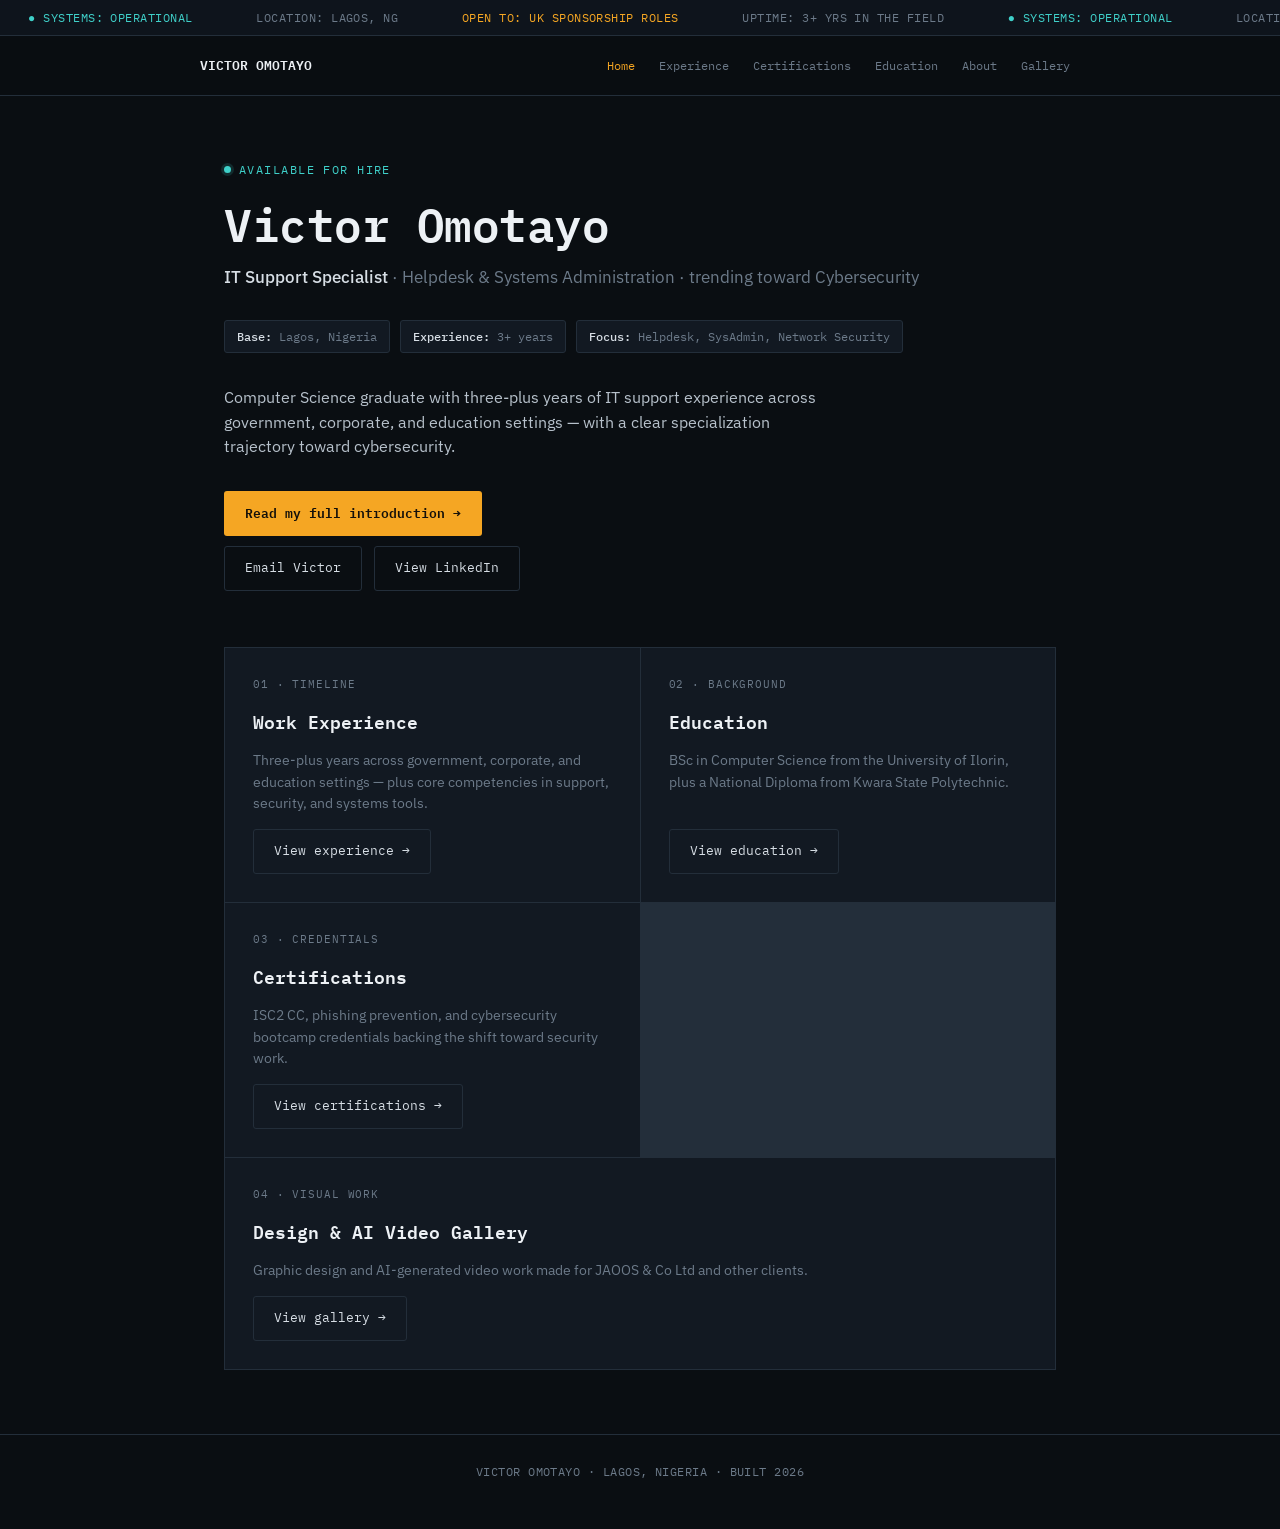
==== index.html @ 571c9190 "Add files via upload" ====
<!DOCTYPE html>
<html lang="en">
<head>
<meta charset="UTF-8">
<meta name="viewport" content="width=device-width, initial-scale=1.0">
<title>Victor Omotayo — IT Support &amp; Systems Specialist</title>
<meta name="description" content="IT support and cybersecurity specialist based in Lagos, Nigeria, available for remote roles globally. 3+ years across government, corporate, and education settings.">
<link rel="icon" href="data:image/svg+xml,%3Csvg xmlns='http://www.w3.org/2000/svg' viewBox='0 0 64 64'%3E%3Crect width='64' height='64' rx='12' fill='%230A0E12'/%3E%3Ctext x='32' y='43' font-family='monospace' font-size='30' font-weight='700' fill='%23F5A623' text-anchor='middle'%3EV%3C/text%3E%3C/svg%3E">
<meta property="og:title" content="Victor Omotayo — IT Support & Cybersecurity Specialist">
<meta property="og:description" content="IT support and cybersecurity specialist based in Lagos, Nigeria, available for remote roles globally. 3+ years across government, corporate, and education settings.">
<meta property="og:type" content="website">
<meta name="twitter:card" content="summary">
<meta name="twitter:title" content="Victor Omotayo — IT Support & Cybersecurity Specialist">
<meta name="twitter:description" content="IT support and cybersecurity specialist based in Lagos, Nigeria, available for remote roles globally. 3+ years across government, corporate, and education settings.">
<link rel="preconnect" href="https://fonts.googleapis.com">
<link rel="preconnect" href="https://fonts.gstatic.com" crossorigin>
<link href="https://fonts.googleapis.com/css2?family=IBM+Plex+Mono:wght@400;500;600;700&family=IBM+Plex+Sans:wght@400;500;600;700&display=swap" rel="stylesheet">
<link rel="stylesheet" href="style.css">
</head>
<body>

<div class="ticker" aria-hidden="true">
  <div class="ticker-track">
    <span class="ok">● SYSTEMS: OPERATIONAL</span>
    <span>LOCATION: LAGOS, NG</span>
    <span class="warn">OPEN TO: UK SPONSORSHIP ROLES</span>
    <span>UPTIME: 3+ YRS IN THE FIELD</span>
    <span class="ok">● SYSTEMS: OPERATIONAL</span>
    <span>LOCATION: LAGOS, NG</span>
    <span class="warn">OPEN TO: UK SPONSORSHIP ROLES</span>
    <span>UPTIME: 3+ YRS IN THE FIELD</span>
  </div>
</div>

<nav class="nav">
  <div class="wrap nav-inner">
    <a class="nav-name" href="index.html">VICTOR OMOTAYO</a>
    <div class="nav-links">
      <a href="index.html" class="active">Home</a>
      <a href="experience.html">Experience</a>
      <a href="certifications.html">Certifications</a>
      <a href="education.html">Education</a>
      <a href="about.html">About</a>
      <a href="gallery.html">Gallery</a>
    </div>
  </div>
</nav>

<main class="wrap">

  <section class="hero">
    <div class="eyebrow"><span class="dot"></span> AVAILABLE FOR HIRE</div>
    <h1>Victor Omotayo</h1>
    <p class="role-line"><strong>IT Support Specialist</strong> · Helpdesk &amp; Systems Administration · trending toward Cybersecurity</p>

    <div class="meta-row">
      <span class="meta-chip"><b>Base:</b> Lagos, Nigeria</span>
      <span class="meta-chip"><b>Experience:</b> 3+ years</span>
      <span class="meta-chip"><b>Focus:</b> Helpdesk, SysAdmin, Network Security</span>
    </div>

    <p class="summary">Computer Science graduate with three-plus years of IT support experience across government, corporate, and education settings — with a clear specialization trajectory toward cybersecurity.</p>

    <div class="cta-row">
      <a class="btn btn-primary" href="about.html">Read my full introduction →</a>
    </div>

    <div class="cta-row" style="margin-top:10px;">
      <a class="btn btn-ghost" href="mailto:samuelvictor200@gmail.com">Email Victor</a>
      <a class="btn btn-ghost" href="https://www.linkedin.com/in/victor-samuel-omotayo-9854b4126/" target="_blank" rel="noopener">View LinkedIn</a>
    </div>
  </section>

  <div class="card-grid">

    <div class="nav-card">
      <span class="tag">01 · TIMELINE</span>
      <h2>Work Experience</h2>
      <p>Three-plus years across government, corporate, and education settings — plus core competencies in support, security, and systems tools.</p>
      <a class="btn btn-ghost" href="experience.html">View experience →</a>
    </div>

    <div class="nav-card">
      <span class="tag">02 · BACKGROUND</span>
      <h2>Education</h2>
      <p>BSc in Computer Science from the University of Ilorin, plus a National Diploma from Kwara State Polytechnic.</p>
      <a class="btn btn-ghost" href="education.html">View education →</a>
    </div>

    <div class="nav-card">
      <span class="tag">03 · CREDENTIALS</span>
      <h2>Certifications</h2>
      <p>ISC2 CC, phishing prevention, and cybersecurity bootcamp credentials backing the shift toward security work.</p>
      <a class="btn btn-ghost" href="certifications.html">View certifications →</a>
    </div>

    <div class="nav-card" style="grid-column: 1 / -1;">
      <span class="tag">04 · VISUAL WORK</span>
      <h2>Design &amp; AI Video Gallery</h2>
      <p>Graphic design and AI-generated video work made for JAOOS &amp; Co Ltd and other clients.</p>
      <a class="btn btn-ghost" href="gallery.html">View gallery →</a>
    </div>

  </div>

</main>

<footer>VICTOR OMOTAYO · LAGOS, NIGERIA · BUILT 2026</footer>

</body>
</html>
---- style.css ----
:root{
  --bg: #0A0E12;
  --panel: #121922;
  --panel-2: #0E141C;
  --line: #232E3A;
  --text: #D7DEE5;
  --muted: #6C7A89;
  --amber: #F5A623;
  --cyan: #3FD0C9;
  --mono: 'IBM Plex Mono', ui-monospace, monospace;
  --sans: 'IBM Plex Sans', system-ui, sans-serif;
}

*{ box-sizing: border-box; margin:0; padding:0; }
html{ scroll-behavior: smooth; }
body{
  background: var(--bg);
  color: var(--text);
  font-family: var(--sans);
  line-height: 1.6;
  -webkit-font-smoothing: antialiased;
}
::selection{ background: var(--amber); color: #0A0E12; }
a{ color: inherit; }

.wrap{ max-width: 880px; margin: 0 auto; padding: 0 24px; }

/* ---------- Status ticker ---------- */
.ticker{
  background: var(--panel-2);
  border-bottom: 1px solid var(--line);
  overflow: hidden;
  white-space: nowrap;
  font-family: var(--mono);
  font-size: 12px;
  letter-spacing: 0.04em;
  color: var(--muted);
  position: sticky;
  top: 0;
  z-index: 50;
}
.ticker-track{ display: inline-block; padding: 8px 0; animation: scroll 28s linear infinite; }
.ticker-track span{ padding: 0 28px; }
.ticker .ok{ color: var(--cyan); }
.ticker .warn{ color: var(--amber); }
@keyframes scroll{ 0%{ transform: translateX(0); } 100%{ transform: translateX(-50%); } }
@media (prefers-reduced-motion: reduce){ .ticker-track{ animation: none; } }

/* ---------- Nav ---------- */
.nav{
  border-bottom: 1px solid var(--line);
  position: sticky;
  top: 33px;
  background: rgba(10,14,18,0.92);
  backdrop-filter: blur(6px);
  z-index: 49;
}
.nav-inner{
  display:flex;
  align-items:center;
  justify-content: space-between;
  padding: 14px 0;
  gap: 16px;
  flex-wrap: wrap;
}
.nav-name{
  font-family: var(--mono);
  font-size: 13px;
  font-weight: 600;
  color: #EDF1F5;
  text-decoration:none;
}
.nav-links{
  display:flex;
  gap: 4px;
  flex-wrap: wrap;
}
.nav-links a{
  font-family: var(--mono);
  font-size: 12px;
  color: var(--muted);
  text-decoration: none;
  padding: 6px 10px;
  border-radius: 3px;
}
.nav-links a:hover{ color: var(--text); }
.nav-links a.active{ color: var(--amber); }

/* ---------- Page header (subpages) ---------- */
.page-head{ padding: 56px 0 40px; border-bottom: 1px solid var(--line); }
.back-link{
  font-family: var(--mono);
  font-size: 12px;
  color: var(--muted);
  text-decoration: none;
  display: inline-flex;
  align-items: center;
  gap: 6px;
  margin-bottom: 20px;
}
.back-link:hover{ color: var(--cyan); }
.page-eyebrow{
  font-family: var(--mono);
  font-size: 12px;
  color: var(--cyan);
  letter-spacing: 0.12em;
  text-transform: uppercase;
  margin-bottom: 14px;
}
.page-title{
  font-family: var(--mono);
  font-weight: 600;
  font-size: clamp(26px, 4.5vw, 38px);
  color: #EDF1F5;
  letter-spacing: -0.01em;
}
.page-sub{
  margin-top: 14px;
  max-width: 620px;
  color: #B7C1CB;
  font-size: 15px;
}

/* ---------- Hero (landing) ---------- */
.hero{ padding: 64px 0 8px; }
.eyebrow{
  font-family: var(--mono);
  font-size: 12px;
  color: var(--cyan);
  letter-spacing: 0.12em;
  text-transform: uppercase;
  margin-bottom: 18px;
  display: flex;
  align-items: center;
  gap: 8px;
}
.dot{ width: 7px; height: 7px; border-radius: 50%; background: var(--cyan); box-shadow: 0 0 0 3px rgba(63,208,201,0.15); }
h1{
  font-family: var(--mono);
  font-weight: 600;
  font-size: clamp(30px, 5vw, 46px);
  line-height: 1.15;
  letter-spacing: -0.01em;
  color: #EDF1F5;
}
.role-line{ margin-top: 14px; font-size: 17px; color: var(--muted); }
.role-line strong{ color: var(--text); font-weight: 500; }
.meta-row{ margin-top: 28px; display: flex; flex-wrap: wrap; gap: 10px; }
.meta-chip{
  font-family: var(--mono);
  font-size: 12px;
  color: var(--muted);
  border: 1px solid var(--line);
  background: var(--panel);
  padding: 6px 12px;
  border-radius: 3px;
}
.meta-chip b{ color: var(--text); font-weight: 500; }

/* ---------- Nav cards (landing) ---------- */
.card-grid{
  display: grid;
  grid-template-columns: 1fr 1fr;
  gap: 1px;
  background: var(--line);
  border: 1px solid var(--line);
  margin: 48px 0 64px;
}
.nav-card{
  background: var(--panel);
  padding: 28px;
  display: flex;
  flex-direction: column;
  gap: 14px;
}
.nav-card .tag{
  font-family: var(--mono);
  font-size: 11px;
  color: var(--muted);
  letter-spacing: 0.08em;
}
.nav-card h2{
  font-family: var(--mono);
  font-size: 18px;
  font-weight: 600;
  color: #EDF1F5;
}
.nav-card p{ font-size: 13.5px; color: var(--muted); flex-grow: 1; }
@media (max-width: 640px){ .card-grid{ grid-template-columns: 1fr; } }

/* ---------- Buttons ---------- */
.btn{
  font-family: var(--mono);
  font-size: 13px;
  padding: 11px 20px;
  border-radius: 3px;
  text-decoration: none;
  display: inline-block;
  border: 1px solid transparent;
  align-self: flex-start;
}
.btn-primary{ background: var(--amber); color: #14100A; font-weight: 600; }
.btn-primary:hover{ background: #ffb84d; }
.btn-ghost{ border-color: var(--line); color: var(--text); }
.btn-ghost:hover{ border-color: var(--cyan); color: var(--cyan); }
.cta-row{ margin-top: 32px; display: flex; gap: 12px; flex-wrap: wrap; }
.summary{ margin-top: 32px; max-width: 620px; color: #B7C1CB; font-size: 15.5px; }

/* ---------- Content sections (subpages) ---------- */
section{ padding: 48px 0; }

.job{
  display: grid;
  grid-template-columns: 130px 1fr;
  gap: 24px;
  padding: 22px 0;
  border-top: 1px solid var(--line);
}
.job:first-child{ border-top: none; padding-top: 0; }
.job-dates{ font-family: var(--mono); font-size: 12px; color: var(--muted); padding-top: 3px; }
.job-title{ font-size: 16.5px; font-weight: 600; color: #EDF1F5; }
.job-org{ font-family: var(--mono); font-size: 12.5px; color: var(--cyan); margin-top: 3px; margin-bottom: 12px; }
.job ul{ list-style: none; display: flex; flex-direction: column; gap: 8px; }
.job li{ position: relative; padding-left: 18px; font-size: 14.5px; color: #B7C1CB; }
.job li::before{ content: "›"; position: absolute; left: 0; color: var(--amber); font-family: var(--mono); }
@media (max-width: 600px){ .job{ grid-template-columns: 1fr; gap: 6px; } }

.skill-grid{ display: grid; grid-template-columns: repeat(3, 1fr); gap: 1px; background: var(--line); border: 1px solid var(--line); margin-top: 12px; }
.skill-card{ background: var(--panel); padding: 22px; }
.skill-card h3{ font-family: var(--mono); font-size: 12px; color: var(--amber); letter-spacing: 0.06em; text-transform: uppercase; margin-bottom: 14px; }
.skill-card ul{ list-style:none; display:flex; flex-direction:column; gap:8px; }
.skill-card li{ font-size: 14px; color: var(--text); }
@media (max-width: 700px){ .skill-grid{ grid-template-columns: 1fr; } }

.cert-list{ display:flex; flex-direction:column; }
.cert{ display:flex; justify-content: space-between; align-items: baseline; gap: 16px; padding: 16px 0; border-top: 1px solid var(--line); font-size: 14.5px; }
.cert:first-child{ border-top:none; }
.cert-name{ color: var(--text); font-weight: 500; }
.cert-issuer{ color: var(--muted); font-size: 13px; margin-top: 2px; }
.cert-year{ font-family: var(--mono); font-size: 12px; color: var(--cyan); white-space: nowrap; }

.edu{ display:flex; justify-content: space-between; align-items:baseline; padding: 16px 0; border-top: 1px solid var(--line); gap: 16px; flex-wrap: wrap; }
.edu:first-child{ border-top: none; }
.edu-school{ font-weight: 500; color: var(--text); font-size: 15px; }
.edu-place{ color: var(--muted); font-size: 13px; margin-top: 2px; }
.edu-year{ font-family: var(--mono); font-size: 12px; color: var(--muted); }

.prose{ max-width: 640px; color: #C3CBD3; font-size: 15.5px; display: flex; flex-direction: column; gap: 16px; }
.placeholder-box{
  border: 1px dashed var(--line);
  border-radius: 4px;
  padding: 24px;
  color: var(--muted);
  font-family: var(--mono);
  font-size: 13px;
}

/* ---------- Gallery ---------- */
.gallery-grid{
  display: grid;
  grid-template-columns: repeat(3, 1fr);
  gap: 14px;
  margin-top: 8px;
}
.gallery-tile{
  aspect-ratio: 4/3;
  border: 1px dashed var(--line);
  border-radius: 4px;
  display: flex;
  align-items: center;
  justify-content: center;
  text-align: center;
  padding: 12px;
  color: var(--muted);
  font-family: var(--mono);
  font-size: 11.5px;
  letter-spacing: 0.03em;
}
@media (max-width: 700px){ .gallery-grid{ grid-template-columns: repeat(2, 1fr); } }
@media (max-width: 460px){ .gallery-grid{ grid-template-columns: 1fr; } }

footer{
  padding: 28px 0 48px;
  text-align: center;
  font-family: var(--mono);
  font-size: 11.5px;
  color: var(--muted);
  letter-spacing: 0.04em;
  border-top: 1px solid var(--line);
  margin-top: 40px;
}

:focus-visible{ outline: 2px solid var(--cyan); outline-offset: 3px; }
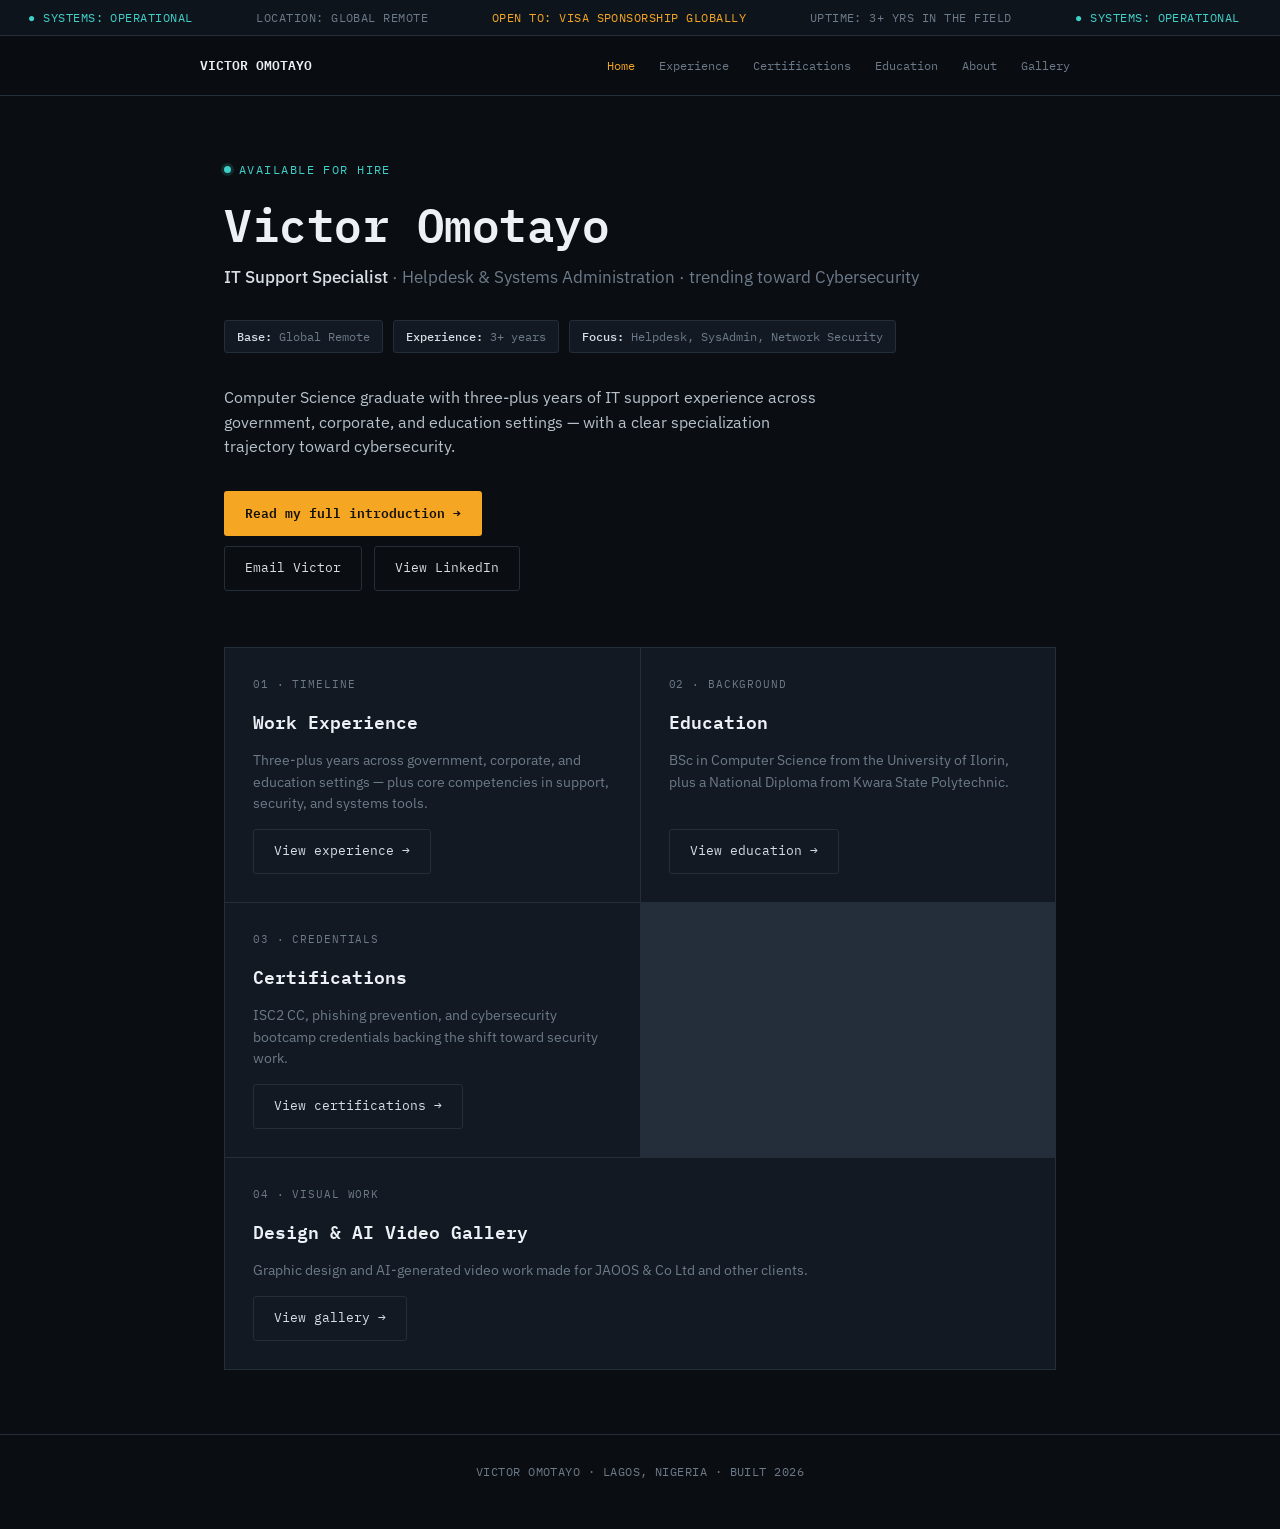
==== commit 8661ffb4: "Add files via upload" ====
--- a/index.html
+++ b/index.html
@@ -4,14 +4,14 @@
 <meta charset="UTF-8">
 <meta name="viewport" content="width=device-width, initial-scale=1.0">
 <title>Victor Omotayo — IT Support &amp; Systems Specialist</title>
-<meta name="description" content="IT support and cybersecurity specialist based in Lagos, Nigeria, available for remote roles globally. 3+ years across government, corporate, and education settings.">
+<meta name="description" content="IT support and cybersecurity specialist based remotely, open to visa sponsorship globally. 3+ years across government, corporate, and education settings.">
 <link rel="icon" href="data:image/svg+xml,%3Csvg xmlns='http://www.w3.org/2000/svg' viewBox='0 0 64 64'%3E%3Crect width='64' height='64' rx='12' fill='%230A0E12'/%3E%3Ctext x='32' y='43' font-family='monospace' font-size='30' font-weight='700' fill='%23F5A623' text-anchor='middle'%3EV%3C/text%3E%3C/svg%3E">
 <meta property="og:title" content="Victor Omotayo — IT Support & Cybersecurity Specialist">
-<meta property="og:description" content="IT support and cybersecurity specialist based in Lagos, Nigeria, available for remote roles globally. 3+ years across government, corporate, and education settings.">
+<meta property="og:description" content="IT support and cybersecurity specialist based remotely, open to visa sponsorship globally. 3+ years across government, corporate, and education settings.">
 <meta property="og:type" content="website">
 <meta name="twitter:card" content="summary">
 <meta name="twitter:title" content="Victor Omotayo — IT Support & Cybersecurity Specialist">
-<meta name="twitter:description" content="IT support and cybersecurity specialist based in Lagos, Nigeria, available for remote roles globally. 3+ years across government, corporate, and education settings.">
+<meta name="twitter:description" content="IT support and cybersecurity specialist based remotely, open to visa sponsorship globally. 3+ years across government, corporate, and education settings.">
 <link rel="preconnect" href="https://fonts.googleapis.com">
 <link rel="preconnect" href="https://fonts.gstatic.com" crossorigin>
 <link href="https://fonts.googleapis.com/css2?family=IBM+Plex+Mono:wght@400;500;600;700&family=IBM+Plex+Sans:wght@400;500;600;700&display=swap" rel="stylesheet">
@@ -22,12 +22,12 @@
 <div class="ticker" aria-hidden="true">
   <div class="ticker-track">
     <span class="ok">● SYSTEMS: OPERATIONAL</span>
-    <span>LOCATION: LAGOS, NG</span>
-    <span class="warn">OPEN TO: UK SPONSORSHIP ROLES</span>
+    <span>LOCATION: GLOBAL REMOTE</span>
+    <span class="warn">OPEN TO: VISA SPONSORSHIP GLOBALLY</span>
     <span>UPTIME: 3+ YRS IN THE FIELD</span>
     <span class="ok">● SYSTEMS: OPERATIONAL</span>
-    <span>LOCATION: LAGOS, NG</span>
-    <span class="warn">OPEN TO: UK SPONSORSHIP ROLES</span>
+    <span>LOCATION: GLOBAL REMOTE</span>
+    <span class="warn">OPEN TO: VISA SPONSORSHIP GLOBALLY</span>
     <span>UPTIME: 3+ YRS IN THE FIELD</span>
   </div>
 </div>
@@ -54,7 +54,7 @@
     <p class="role-line"><strong>IT Support Specialist</strong> · Helpdesk &amp; Systems Administration · trending toward Cybersecurity</p>
 
     <div class="meta-row">
-      <span class="meta-chip"><b>Base:</b> Lagos, Nigeria</span>
+      <span class="meta-chip"><b>Base:</b> Global Remote</span>
       <span class="meta-chip"><b>Experience:</b> 3+ years</span>
       <span class="meta-chip"><b>Focus:</b> Helpdesk, SysAdmin, Network Security</span>
     </div>
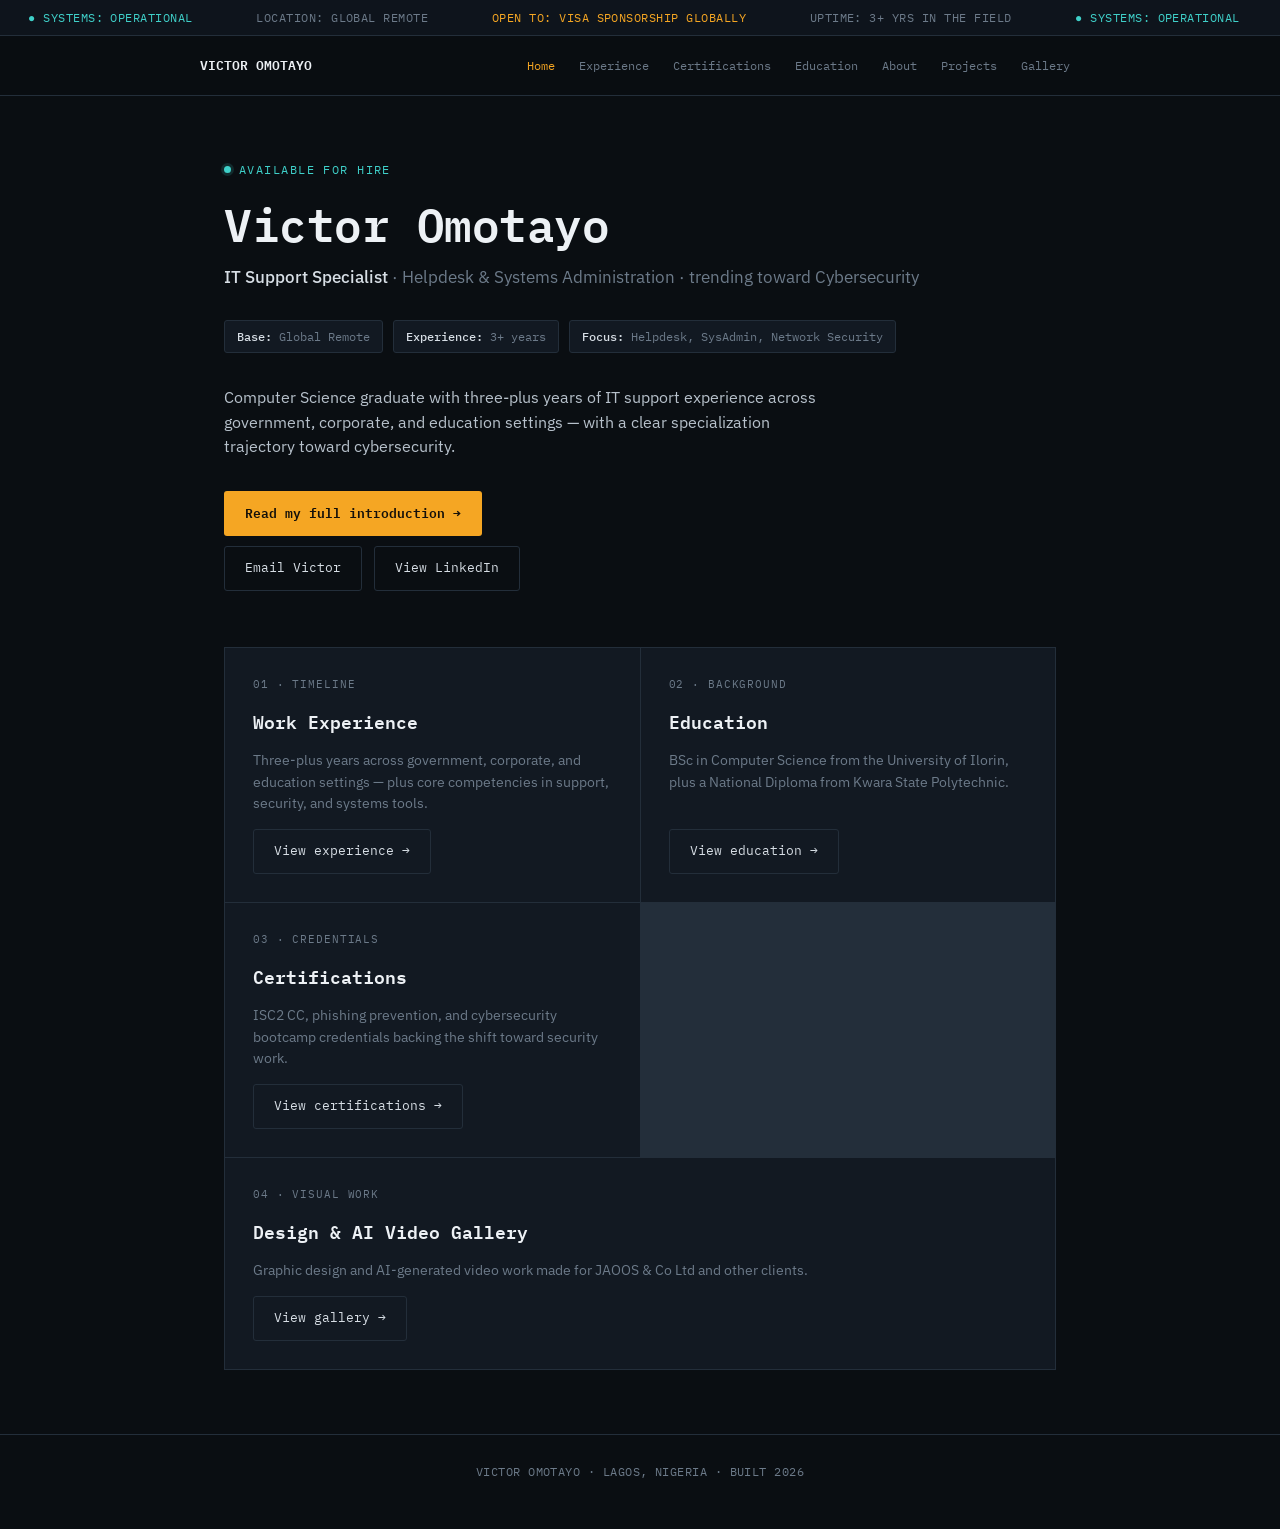
==== commit 97cf6b77: "Update index.html" ====
--- a/index.html
+++ b/index.html
@@ -41,6 +41,7 @@
       <a href="certifications.html">Certifications</a>
       <a href="education.html">Education</a>
       <a href="about.html">About</a>
+      <a href="projects.html">Projects</a>
       <a href="gallery.html">Gallery</a>
     </div>
   </div>
